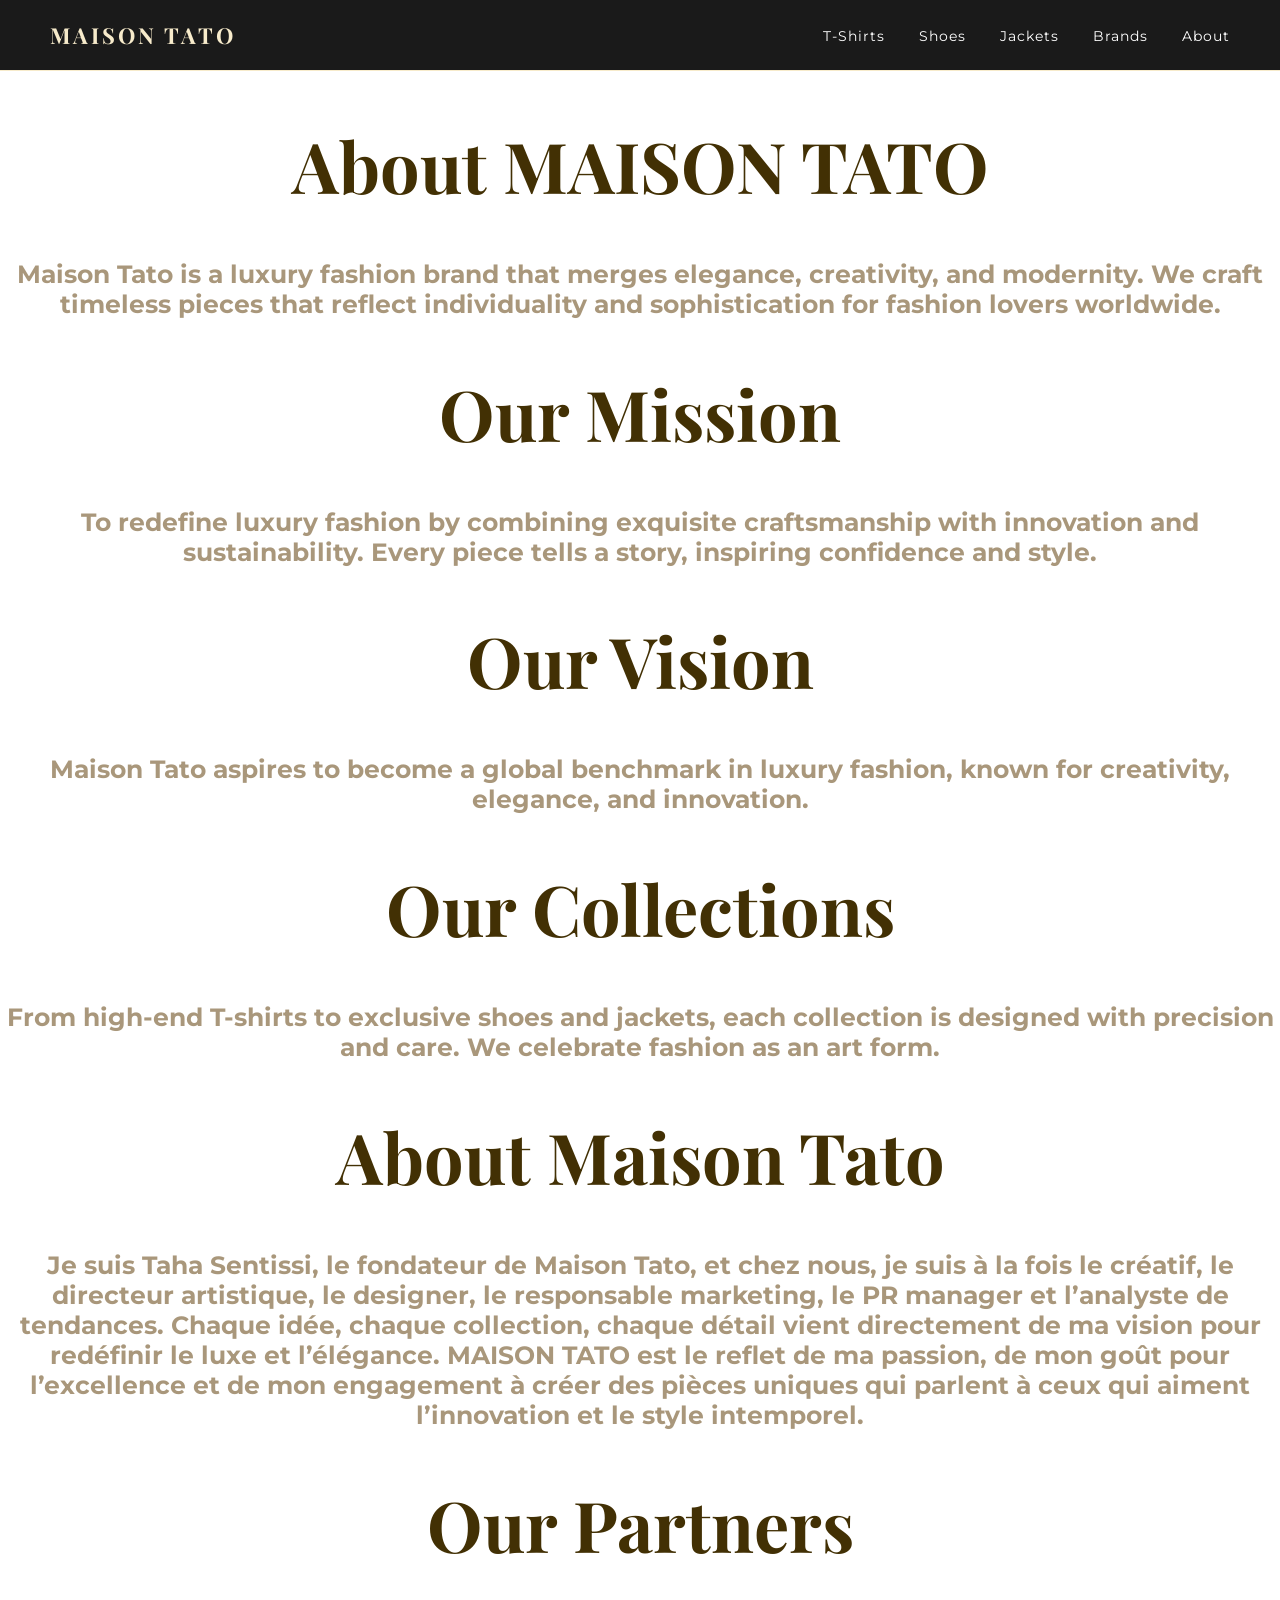
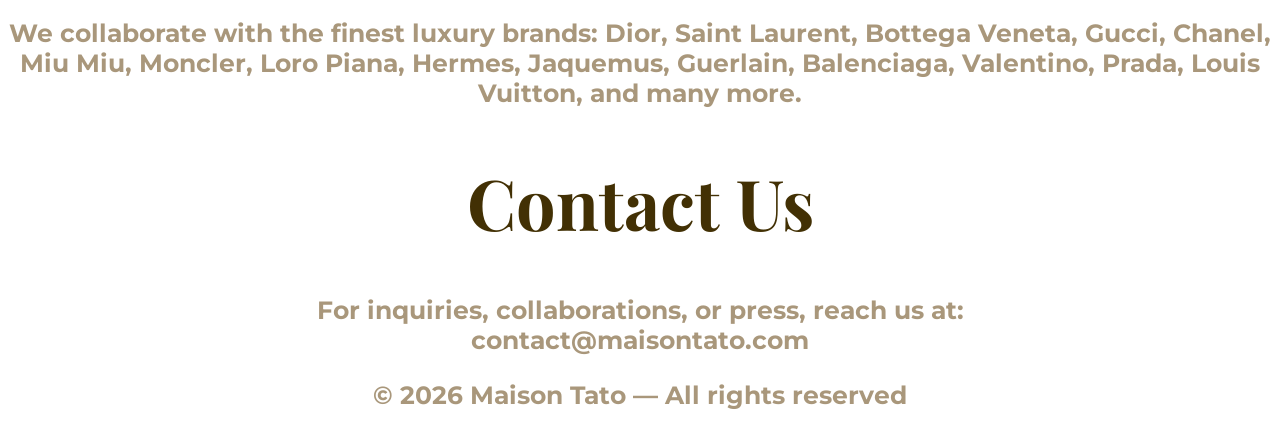
==== about.html @ 82588b75 "Add files via upload" ====
<html>
<head>
<link href="style.css" rel="stylesheet">

<link href="https://fonts.googleapis.com/css2?family=Montserrat:wght@300;400;500;700&display=swap" rel="stylesheet">
<link href="https://fonts.googleapis.com/css2?family=Playfair+Display:wght@400;600&display=swap" rel="stylesheet">


<title>About Us - Maison Tato</title>
</head>

<body>
<nav class="navbar">

<a href="index.html" class="logo">MAISON TATO</a>

<div class="menu">

<a href="tshirts.html">T-Shirts</a>
<a href="shoes.html">Shoes</a>
<a href="jackets.html">Jackets</a>
<a href="brands.html">Brands</a>
<a href="about.html">About</a>

</div>

</nav>

<h1>About MAISON TATO</h1>


<p>Maison Tato is a luxury fashion brand that merges elegance, creativity, and modernity.  
We craft timeless pieces that reflect individuality and sophistication for fashion lovers worldwide.
</p>

<h1>Our Mission</h1>
<p>
To redefine luxury fashion by combining exquisite craftsmanship with innovation and sustainability.  
Every piece tells a story, inspiring confidence and style.
</p>

<h1>Our Vision</h1>
<p>
Maison Tato aspires to become a global benchmark in luxury fashion, known for creativity, elegance, and innovation.
</p>

<h1>Our Collections</h1>
<p>
From high-end T-shirts to exclusive shoes and jackets, each collection is designed with precision and care.  
We celebrate fashion as an art form.
</p>
<h1>About Maison Tato</h1>

<p>
Je suis Taha Sentissi, le fondateur de Maison Tato, et chez nous, je suis à la fois le créatif, le directeur artistique, le designer, le responsable marketing, le PR manager et l’analyste de tendances. Chaque idée, chaque collection, chaque détail vient directement de ma vision pour redéfinir le luxe et l’élégance. MAISON TATO est le reflet de ma passion, de mon goût pour l’excellence et de mon engagement à créer des pièces uniques qui parlent à ceux qui aiment l’innovation et le style intemporel. </p>

<h1>Our Partners</h2>
<p>
We collaborate with the finest luxury brands: Dior, Saint Laurent, Bottega Veneta, Gucci, Chanel, Miu Miu, Moncler, Loro Piana, Hermes, Jaquemus, Guerlain, Balenciaga, Valentino, Prada, Louis Vuitton, and many more.
</p>

<h1>Contact Us</h1>
<p>
For inquiries, collaborations, or press, reach us at: <br>
<a href="mailto:contact@maisontato.com">contact@maisontato.com</a>
</p>

<footer>
<p>© 2026 Maison Tato — All rights reserved</p>
</footer>

</body>
</html>
---- style.css ----
body { margin: 0;
  padding: 0;
  font-family: 'Montserrat';background: linear-gradient(rgba(255, 255, 255, 0.5), rgba(255, 255, 255, 0.5)),url("https://www.wallpaperboulevard.com/Images/product/crocodile-skin-ppak-l.jpg"); background-size: cover; background-position: center;background-attachment: fixed;  }

h1, h2, h3 {font-family: 'Playfair Display', serif;}

h1 {color: #423004;
text-align: center;font-size: 70px;}

h2 {color: #F7EBCB;
text-align: center;font-size: 50px;}

a {text-decoration: none;
  color: inherit;}


h3 {color: #423004;
text-align: center;font-size: 35px}

h4 {color: #423004;
text-align: center;font-size: 35px;}

h5 {color: #423004;
text-align: center;font-size: 70px;}

table {border: 3px solid #C9A227;
border-color: #F7EBCB;}

td {border: 2px solid #C9A227;
border-color: #F7EBCB;}

p {font-size: 25px;
text-align: center;color: #856C44; font-weight: bold; opacity:0.7;}

ul {list-style-type: square;}

img {border-width: 2px;border: 2px solid #C9A227;
border-color: #423004;border-radius: 10px;}

.navbar{display:flex;
justify-content:space-between;
align-items:center;padding:20px 50px;background-color:#1A1A1A;
border-bottom:1px solid #F7EBCB;
position:sticky;top:0; backdrop-filter: blur(10px);  z-index: 1000;}

.logo{color:#F7EBCB;
font-size:22px;
letter-spacing:3px;
text-decoration:none;
font-weight:bold;font-family: 'Playfair Display'
}

.menu a{margin-left:30px;
text-decoration:none;
color:white;
font-size:14px;
letter-spacing:1px;
transition:0.3s;}

.menu a:hover{color:#F7EBCB;}

.gallery {display: flex;
  justify-content: center;
  gap: 40x;
  flex-wrap: wrap;
  padding: 40px}

.gallery img {width: 230px;
  height: autoU;
  object-fit: cover;
  transition: 0.3s;
  border-radius: 10px}

.gallery img:hover {transform: scale(1.05);}


.card {text-align: center;
  width: 320px;}

.card img { width: 100%;
  height: 400px;
  object-fit: cover;
  transition: 0.3s;
  border-radius: 10px;
 filter: grayscale(20%);}

.card img:hover {transform: scale(1.05);}

.card p { margin-top: 10px;
  font-size: 16px;
  color: #423004;}

.news-layout {display: grid;
  grid-template-columns: 2fr 1fr;
  gap: 40px;
  align-items: start;}

.news-main img {width: 100%;
  height: auto;
  object-fit: contain;
  background-color: #000;
  border-radius: 10px;}

.news-main h3 {font-size: 35px;
  margin-top: 15px;
  color: #423004;}

.news-main p {font-size: 25px;
  color: #F7EBCB;}

.news-side { display: flex;
  flex-direction: column;
  gap: 30px;}

.news-card {width: 100%;}

.news-card img {width: 100%;
  max-height: 320px;
  object-fit: contain;
  object-position: center;
  border-radius: 10px;}

.news-card img:hover {transform: scale(1.03);}

.news-card h3 {font-size: 20px;
  margin-top: 10px;
  color: #423004;}

.news-card p { font-size: 16px;
  color: #F7EBCB;}
.news-main a { text-decoration: none;
  color: inherit;}

.news-card img {border: none;}

.news-main img{border: none;}

.news-card a {text-decoration: none;
  color: inherit;}

.label {font-size: 25px;
  letter-spacing: 2px;
  color: #423004;
  margin-bottom: 20px;}

.products {padding:80px;}

.product-grid {display:grid;
  grid-template-columns:repeat(auto-fit,minmax(280px,1fr));
  gap:40px;}

.product {text-align:center;}

.product img {width:100%;
  height:400px;
  object-fit:cover;
  border-radius:15px;}

.product img:hover {transform:scale(1.05);}

.footer {text-align:center;
  padding:60px;
  border-top:1px solid #333;}
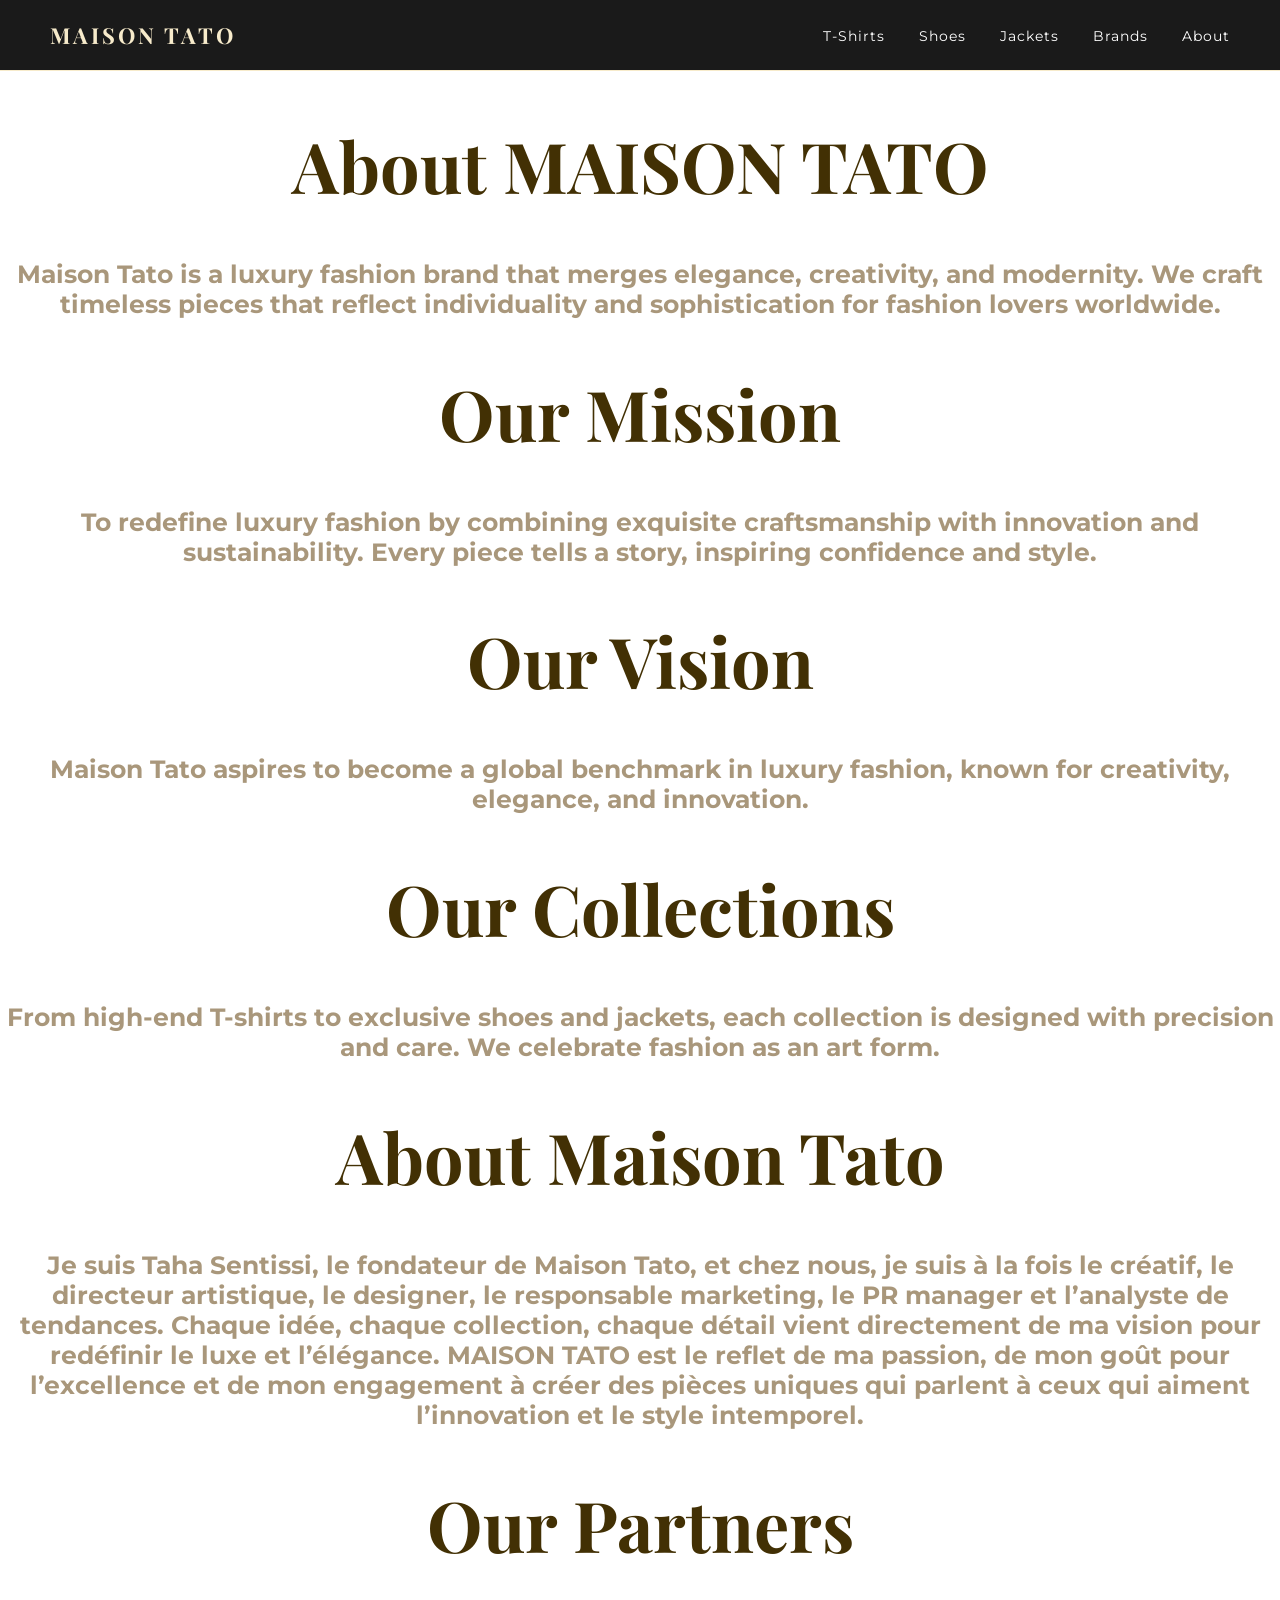
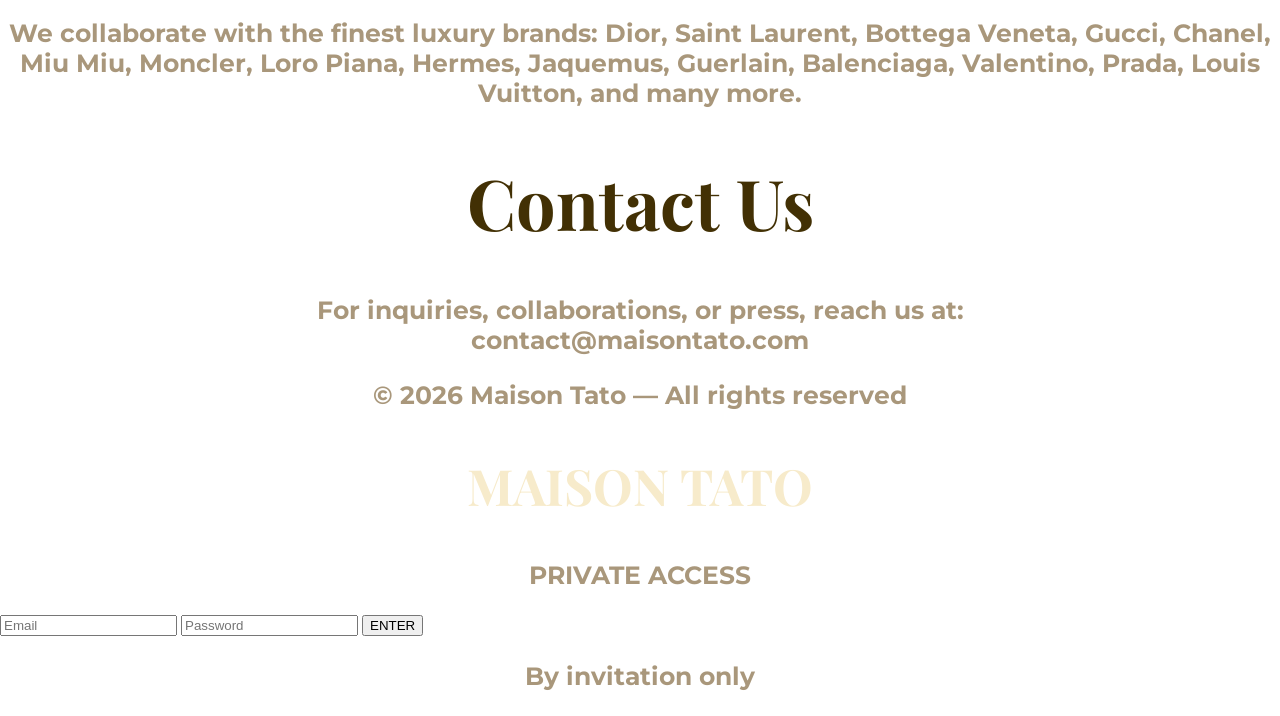
==== commit 2cc2d302: "Add files via upload" ====
--- a/about.html
+++ b/about.html
@@ -69,5 +69,23 @@
 <p>© 2026 Maison Tato — All rights reserved</p>
 </footer>
 
+
+
+<div class="login-page">
+
+  <div class="login-box">
+    <h2>MAISON TATO</h2>
+    <p class="vip">PRIVATE ACCESS</p>
+
+    <input type="text" placeholder="Email">
+    <input type="password" placeholder="Password">
+
+    <button>ENTER</button>
+
+    <p class="sub">By invitation only</p>
+  </div>
+
+</div>
+
 </body>
 </html>
--- a/style.css
+++ b/style.css
@@ -162,3 +162,155 @@
 .footer {text-align:center;
   padding:60px;
   border-top:1px solid #333;}
+
+.product-grid {
+  display: flex;
+  gap: 20px;
+  animation: slide 15s linear infinite;
+  width: max-content;
+}
+
+.products {
+  overflow: hidden;
+}
+@keyframes slide {
+  0% {
+    transform: translateX(0);
+  }
+  100% {
+    transform: translateX(-50%);
+  }
+} /* ← FERME ICI */
+
+/* HERO CLEAN */
+.hero {
+  height: 90vh;
+  display: flex;
+  flex-direction: column;
+  justify-content: center;
+  align-items: center;
+  gap: 120px; /* ← TON ESPACE LUXE */
+  text-align: center;
+}
+
+.hero h1 {
+  font-size: 90px;
+  color: #423004;
+  letter-spacing: 12px;
+  margin: 0;
+}
+
+.hero p {
+  font-size: 20px;
+  opacity: 0.7;
+  letter-spacing: 4px;
+  margin: 0;
+}
+
+@keyframes slide {
+  0% { transform: translateX(0); }
+  100% { transform: translateX(-50%); }
+* {
+  scroll-behavior: smooth;
+}
+.product img {
+  filter: contrast(105%) brightness(95%);
+}
+h3 {
+  position: relative;
+}
+
+h3::after {
+  content: "";
+  display: block;
+  width: 60px;
+  height: 2px;
+  background: #C9A227;
+  margin: 10px auto;
+}
+.navbar {
+  background: rgba(20,20,20,0.6);
+  backdrop-filter: blur(25px);
+}
+.product {
+  transition: 0.4s;
+}
+
+.product:hover {
+  transform: translateY(-10px);
+  box-shadow: 0 20px 40px rgba(0,0,0,0.2);
+}
+.login-page {
+  height: 100vh;
+  display: flex;
+  justify-content: center;
+  align-items: center;
+
+  background: linear-gradient(rgba(0,0,0,0.6), rgba(0,0,0,0.8)),
+  url("https://images.unsplash.com/photo-1521334884684-d80222895322");
+
+  background-size: cover;
+  background-position: center;
+}
+
+.login-box {
+  background: rgba(0,0,0,0.7);
+  padding: 60px 50px;
+  width: 350px;
+  text-align: center;
+  backdrop-filter: blur(15px);
+  border: 1px solid rgba(255,255,255,0.1);
+}
+
+.login-box h2 {
+  color: #F7EBCB;
+  letter-spacing: 5px;
+  margin-bottom: 10px;
+}
+
+.vip {
+  color: #C9A227;
+  font-size: 12px;
+  letter-spacing: 3px;
+  margin-bottom: 40px;
+}
+
+.login-box input {
+  width: 100%;
+  padding: 12px;
+  margin-bottom: 20px;
+  background: transparent;
+  border: none;
+  border-bottom: 1px solid #aaa;
+  color: white;
+  outline: none;
+}
+
+.login-box input::placeholder {
+  color: #888;
+}
+
+.login-box button {
+  width: 100%;
+  padding: 12px;
+  background: transparent;
+  border: 1px solid #C9A227;
+  color: #C9A227;
+  letter-spacing: 2px;
+  cursor: pointer;
+  transition: 0.3s;
+}
+
+.login-box button:hover {
+  background: #C9A227;
+  color: black;
+}
+
+.sub {
+  margin-top: 20px;
+  font-size: 12px;
+  color: #777;
+}
+.login-box {
+  box-shadow: 0 20px 60px rgba(0,0,0,0.6);
+}
